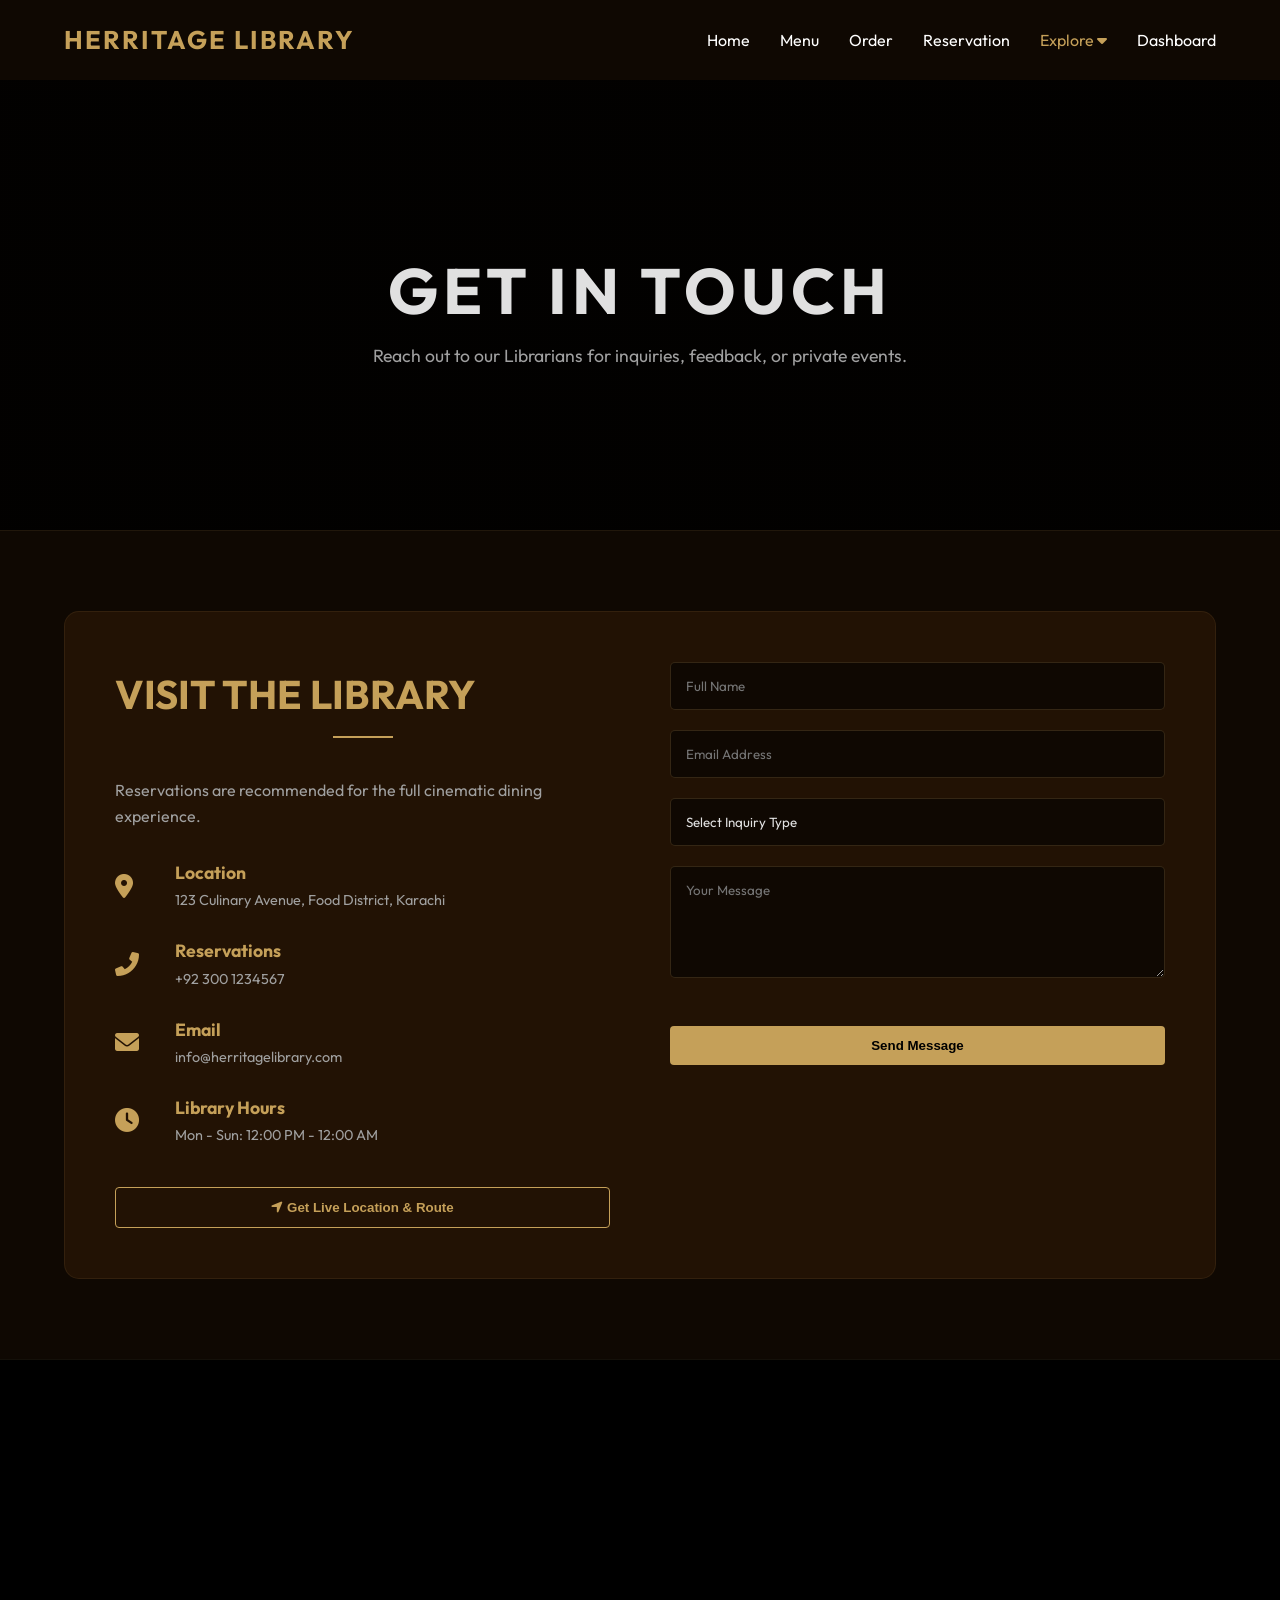
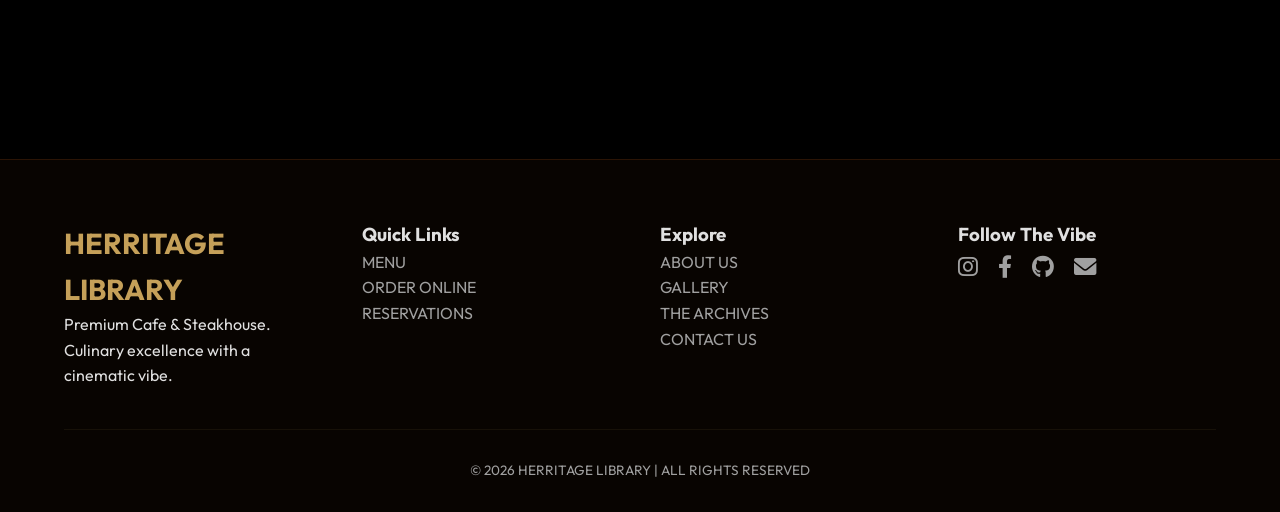
==== contact.html @ 9e013ff1 "heritage website" ====
<!DOCTYPE html>
<html lang="en">
<head>
    <meta charset="UTF-8">
    <meta name="viewport" content="width=device-width, initial-scale=1.0">
    <title>Contact Us | Herritage Library</title>
    <link rel="stylesheet" href="https://cdnjs.cloudflare.com/ajax/libs/font-awesome/6.0.0/css/all.min.css">
    <link rel="stylesheet" href="style.css">
    <link rel="stylesheet" href="contact.css">
</head>
<body>

<nav class="navbar">
    <a href="index.html" class="logo">HERRITAGE LIBRARY</a>
    <div class="nav-links" id="navLinks">
        <ul>
            <li><a href="index.html">Home</a></li>
            <li><a href="menu.html">Menu</a></li>
            <li><a href="order.html">Order</a></li>
            <li><a href="reservation.html">Reservation</a></li>
            <li class="dropdown">
                <a href="javascript:void(0)" class="dropbtn" style="color: #C5A059;">Explore <i class="fas fa-caret-down"></i></a>
                <div class="dropdown-content">
                    <a href="about.html">About Us</a>
                    <a href="gallery.html">Gallery</a>
                    <a href="blog.html">Blog</a>
                    <a href="contact.html" style="color: #C5A059 !important;">Contact</a>
                </div>
            </li>
            <li><a href="signin.html">Dashboard</a></li>
        </ul>
    </div>
    <img src="images/btn.png" alt="menu" class="menu-hamburger" onclick="toggleMenu()">
</nav>

<header class="animate-on-scroll" style="height: 50vh; background: linear-gradient(rgba(0,0,0,0.85), rgba(0,0,0,0.85)), url('images/coffee.jpg'); background-size: cover; background-position: center; display: flex; justify-content: center; align-items: center; text-align: center; margin-top: 80px;">
  <div class="hero-content">
    <h1 style="letter-spacing: 5px; text-transform: uppercase;">Get In Touch</h1>
    <p style="font-size: 1.1rem; color: var(--text-muted);">Reach out to our Librarians for inquiries, feedback, or private events.</p>
  </div>
</header>

<section class="contact-section animate-on-scroll delay-100">
    <div class="contact-wrapper">
        
        <div class="contact-info">
            <h2 class="section-title" style="text-align: left;">Visit The Library</h2>
            <p style="color: var(--text-muted); margin-bottom: 30px;">Reservations are recommended for the full cinematic dining experience.</p>
            
            <div class="info-item">
                <i class="fas fa-map-marker-alt"></i>
                <div>
                    <h4>Location</h4>
                    <p>123 Culinary Avenue, Food District, Karachi</p>
                </div>
            </div>

            <div class="info-item">
                <i class="fas fa-phone-alt"></i>
                <div>
                    <h4>Reservations</h4>
                    <p>+92 300 1234567</p>
                </div>
            </div>

            <div class="info-item">
                <i class="fas fa-envelope"></i>
                <div>
                    <h4>Email</h4>
                    <p>info@herritagelibrary.com</p>
                </div>
            </div>

            <div class="info-item">
                <i class="fas fa-clock"></i>
                <div>
                    <h4>Library Hours</h4>
                    <p>Mon - Sun: 12:00 PM - 12:00 AM</p>
                </div>
            </div>
            <button id="locationBtn" class="btn" style="width: 100%; margin-top: 15px; border: 1px solid var(--accent-gold); background: transparent; color: var(--accent-gold);" onclick="getLiveLocation()"><i class="fas fa-location-arrow"></i> Get Live Location & Route</button>
        </div>

        <div class="contact-form-container">
            <form action="#" class="styled-form" onsubmit="handleContact(event)">
                <div class="input-group">
                    <input type="text" placeholder="Full Name" required>
                </div>
                <div class="input-group">
                    <input type="email" placeholder="Email Address" required>
                </div>
                <div class="input-group">
                    <select required>
                        <option value="" disabled selected>Select Inquiry Type</option>
                        <option value="reservation">Table Reservation</option>
                        <option value="event">Private Event</option>
                        <option value="feedback">Feedback</option>
                    </select>
                </div>
                <div class="input-group">
                    <textarea rows="5" placeholder="Your Message" required></textarea>
                </div>
                <button type="submit" class="btn" style="width: 100%; cursor: pointer; border: none;">Send Message</button>
            </form>
        </div>

    </div>
</section>

<section class="map-section" style="padding: 0; height: 400px; background: #000;">
    <iframe id="mapIframe" src="https://www.google.com/maps/embed?pb=!1m18!1m12!1m3!1d115814.47514162092!2d67.00993815!3d24.89120235!2m3!1f0!2f0!3f0!3m2!1i1024!2i768!4f13.1!3m3!1m2!1s0x3eb33e0660293eb7%3A0xad63ca553f19e4!2sKarachi%2C%20Pakistan!5e0!3m2!1sen!2s!4v1714200000000!5m2!1sen!2s" 
    width="100%" height="100%" style="border:0; filter: grayscale(1) invert(1) contrast(1.2);" allowfullscreen="" loading="lazy"></iframe>
</section>

<footer class="main-footer animate-on-scroll">
    <div class="footer-container">
      <div class="footer-content">
        <div class="footer-section">
          <h2 class="footer-logo">HERRITAGE LIBRARY</h2>
          <p>Premium Cafe & Steakhouse. Culinary excellence with a cinematic vibe.</p>
        </div>
        <div class="footer-section footer-links">
          <h3>Quick Links</h3>
          <ul>
            <li><a href="menu.html">MENU</a></li>
            <li><a href="order.html">ORDER ONLINE</a></li>
            <li><a href="reservation.html">RESERVATIONS</a></li>
          </ul>
        </div>
        <div class="footer-section footer-links">
          <h3>Explore</h3>
          <ul>
            <li><a href="about.html">ABOUT US</a></li>
            <li><a href="gallery.html">GALLERY</a></li>
            <li><a href="blog.html">THE ARCHIVES</a></li>
            <li><a href="contact.html">CONTACT US</a></li>
          </ul>
        </div>
        <div class="footer-section footer-socials">
          <h3>Follow The Vibe</h3>
          <div class="social-icon-box">
            <a href="#" class="social-icon"><i class="fab fa-instagram"></i></a>
            <a href="#" class="social-icon"><i class="fab fa-facebook-f"></i></a>
            <a href="#" class="social-icon github"><i class="fab fa-github"></i></a>
            <a href="#" class="social-icon"><i class="fas fa-envelope"></i></a>
          </div>
        </div>
      </div>
      <div class="footer-bottom">
        <p>&copy; 2026 HERRITAGE LIBRARY | ALL RIGHTS RESERVED</p>
      </div>
    </div>
</footer>

<button id="scrollToTop" onclick="window.scrollTo({top:0,behavior:'smooth'})" title="Back to top"><i class="fas fa-chevron-up"></i></button>

<script src="animations.js"></script>
<script src="common.js"></script>
<script src="contact-app.js"></script>
</body>
</html>
---- style.css ----
@import url('https://fonts.googleapis.com/css2?family=Outfit:wght@300;400;600;700&display=swap');

:root {
  --bg-dark: #0f0802;
  --bg-section: #1a0d02;
  --bg-section-alt: #221204;
  --bg-section-soft: #140a02;
  --accent-gold: #C5A059;
  --text-light: #e0e0e0;
  --text-muted: #a0a0a0;
}

* {
  margin: 0;
  padding: 0;
  box-sizing: border-box;
  text-decoration: none;
  list-style: none;
  -webkit-tap-highlight-color: transparent; /* Removes blue tap on mobile */
}

*:focus {
  outline: none; /* Removes blue border on click */
}

body {
  font-family: 'Outfit', 'Segoe UI', serif;
  background-color: var(--bg-dark);
  color: var(--text-light);
  overflow-x: hidden;
  line-height: 1.6;
  scroll-behavior: smooth;
}


.navbar {
  position: fixed;
  top: 0;
  width: 100%;
  padding: 20px 5%;
  display: flex;
  justify-content: space-between;
  align-items: center;
  z-index: 1000;
  transition: background 0.4s ease, padding 0.4s ease;
  background: transparent;
}

.navbar.scrolled {
  background: rgba(15, 8, 2, 0.97) !important;
  padding: 15px 5%;
  box-shadow: 0 2px 20px rgba(0,0,0,0.5);
}



.navbar .logo {
  font-size: 1.6rem;
  font-weight: bold;
  color: var(--accent-gold);
  letter-spacing: 2px;
}

.nav-links ul {
  display: flex;
}

.nav-links ul li {
  margin-left: 30px;
}

.nav-links ul li a {
  color: #fff;
  transition: 0.3s;
}

.nav-links ul li a:hover {
  color: var(--accent-gold);
}

.menu-hamburger {
  width: 35px;
  display: none;
  cursor: pointer;
  /* Image ko gold karne ke liye filter */
  filter: invert(72%) sepia(16%) saturate(1005%) hue-rotate(352deg) brightness(89%) contrast(83%);
}

.close-menu {
    display: none; /* Only shows on mobile */
    position: absolute;
    top: 30px;
    right: 30px;
    font-size: 2rem;
    color: var(--accent-gold);
    cursor: pointer;
}

@media (max-width: 700px) {
    .close-menu {
        display: block;
    }
}


header {
  height: 100vh;
  background: linear-gradient(rgba(0,0,0,0.7), rgba(0,0,0,0.7)), url('images/steakhouse.png');
  background-size: cover;
  background-position: center;
  display: flex;
  justify-content: center;
  align-items: center;
  text-align: center;
}

.hero-content h1 {
  font-size: clamp(2.5rem, 5vw, 4rem);
  text-transform: uppercase;
}

.btn {
  padding: 12px 35px;
  background: var(--accent-gold);
  color: #000;
  font-weight: bold;
  border-radius: 4px;
  transition: 0.3s;
  display: inline-block;
  margin-top: 20px;
}

.btn:hover {
  background: #d4b475;
  transform: translateY(-3px);
}


section {
  padding: 80px 5%;
  border-top: 1px solid rgba(197, 160, 89, 0.1);
}


.about {
  background: var(--bg-section);
}

.chapters {
  background: linear-gradient(to bottom, #221204, #140a02);
}

.gallery {
  background: var(--bg-section);
}


.section-title {
  font-size: 2.5rem;
  color: var(--accent-gold);
  text-align: center;
  text-transform: uppercase;
  margin-bottom: 40px;
  position: relative;
}

.section-title::after {
  content: "";
  width: 60px;
  height: 2px;
  background: var(--accent-gold);
  display: block;
  margin: 10px auto 0;
}

.section-subtitle {
  text-align: center;
  margin-top: -30px;
  margin-bottom: 50px;
  color: var(--text-muted);
  font-style: italic;
}


.about-container {
  display: flex;
  gap: 40px;
  align-items: center;
  background: rgba(255,255,255,0.02);
  padding: 30px;
  border-radius: 10px;
}

.about-text {
  flex: 1;
}

.about-img {
  flex: 1;
}

.about-img img {
  width: 100%;
  border-radius: 10px;
}


.chapter-container {
  display: grid;
  grid-template-columns: repeat(4, 1fr);
  gap: 20px;
}

.chapter {
  background: var(--bg-section-soft);
  padding: 20px;
  border: 1px solid rgba(197, 160, 89, 0.1);
  transition: 0.4s ease;
  display: flex;
  flex-direction: column;
  cursor: pointer;
}

.chapter:hover {
  border-color: var(--accent-gold);
  transform: translateY(-10px);
  background: #1a0d02;
}

.chapter-img {
  width: 100%;
  height: 160px;
  overflow: hidden;
  margin-bottom: 15px;
  border: 1px solid rgba(197, 160, 89, 0.2);
}

.chapter-img img {
  width: 100%;
  height: 100%;
  object-fit: cover;
  filter: sepia(40%);
  transition: 0.6s;
}

.chapter:hover .chapter-img img {
  filter: sepia(0%);
  transform: scale(1.1);
}

.chapter-badge {
  color: var(--accent-gold);
  font-size: 0.7rem;
  font-weight: bold;
  border-bottom: 1px solid var(--accent-gold);
  margin-bottom: 10px;
  align-self: flex-start;
}

.chapter h4 {
  font-size: 1.3rem;
  color: var(--accent-gold);
  margin-bottom: 10px;
  font-family: 'Georgia', serif;
}

.history-text {
  color: var(--text-muted);
  font-size: 0.85rem;
  line-height: 1.6;
  border-left: 2px solid var(--accent-gold);
  padding-left: 10px;
}


.gallery-box {
  display: grid;
  grid-template-columns: repeat(4, 1fr);
  gap: 10px;
}

.gallery-box img {
  width: 100%;
  height: 200px;
  object-fit: cover;
  filter: brightness(0.7);
  transition: 0.4s;
}

.gallery-box img:hover {
  filter: brightness(1);
  transform: scale(1.05);
}


.main-footer {
  background: #080401;
  padding: 60px 5% 30px;
  border-top: 1px solid #2b1405;
}

.footer-links ul li a {
  color: var(--text-muted) !important;
  transition: color 0.3s;
}

.footer-links ul li a:hover {
  color: var(--accent-gold) !important;
}

.footer-bottom p {
  color: var(--text-muted);
  font-size: 0.85rem;
  text-align: center;
  padding-top: 30px;
  border-top: 1px solid rgba(197, 160, 89, 0.08);
  margin-top: 40px;
}

/* Scroll to Top Button */
#scrollToTop {
  position: fixed;
  bottom: 35px;
  right: 35px;
  width: 48px;
  height: 48px;
  background: var(--accent-gold);
  color: #000;
  border: none;
  border-radius: 50%;
  font-size: 1.1rem;
  cursor: pointer;
  display: none;
  align-items: center;
  justify-content: center;
  z-index: 999;
  box-shadow: 0 4px 15px rgba(197, 160, 89, 0.4);
  transition: transform 0.3s, opacity 0.3s;
}

#scrollToTop:hover {
  transform: translateY(-4px);
  background: #d4b475;
}

.footer-content {
  display: grid;
  grid-template-columns: repeat(auto-fit, minmax(200px, 1fr));
  gap: 40px;
}

.footer-logo {
  color: var(--accent-gold);
  font-size: 1.8rem;
}

.social-icon-box {
  display: flex;
  gap: 20px;
}

.social-icon {
  color: var(--text-muted);
  font-size: 1.4rem;
  transition: 0.3s;
}

.social-icon:hover {
  color: #fff;
}


@media (max-width: 1100px) {
  .chapter-container {
    grid-template-columns: repeat(2, 1fr);
  }

  .gallery-box {
    grid-template-columns: repeat(2, 1fr);
  }

  .about-container {
    flex-direction: column;
  }
}

@media (max-width: 700px) {
  .chapter-container {
    grid-template-columns: 1fr;
  }

  .gallery-box {
    grid-template-columns: 1fr;
  }

  .menu-hamburger {
    display: block;
  }

  .nav-links {
    position: fixed;
    top: 0;
    right: -100%;
    width: 80%;
    height: 100vh;
    background: var(--bg-dark);
    display: flex;
    justify-content: center;
    align-items: center;
    transition: 0.5s;
  }

  .nav-links.mobile-menu {
    right: 0;
  }

  .nav-links ul {
    flex-direction: column;
    text-align: center;
  }

  .nav-links ul li {
    margin: 20px 0;
  }
}

@media (max-width: 400px) {
    .navbar .logo {
        font-size: 1.1rem; 
    }
    .menu-hamburger {
        width: 40px; 
    }
}

/* Dropdown Styles */
.dropdown {
    position: relative;
    display: inline-block;
}

.dropdown-content {
    display: none;
    position: absolute;
    background-color: var(--bg-section);
    min-width: 160px;
    box-shadow: 0px 8px 16px 0px rgba(0,0,0,0.5);
    z-index: 1000;
    border: 1px solid rgba(197, 160, 89, 0.2);
    border-radius: 4px;
    top: 100%;
    left: 0;
}

.dropdown-content a {
    color: var(--text-light) !important;
    padding: 12px 16px;
    text-decoration: none;
    display: block;
    border-bottom: 1px solid rgba(197, 160, 89, 0.1);
}

.dropdown-content a:last-child {
    border-bottom: none;
}

.dropdown-content a:hover {
    background-color: var(--bg-section-alt);
    color: var(--accent-gold) !important;
}

.dropdown:hover .dropdown-content {
    display: block;
}

/* Global Animations */
.animate-on-scroll {
    opacity: 0;
    transform: translateY(30px);
    transition: opacity 0.8s ease-out, transform 0.8s ease-out;
}

.animate-on-scroll.is-visible {
    opacity: 1;
    transform: translateY(0);
}

.delay-100 { transition-delay: 0.1s; }
.delay-200 { transition-delay: 0.2s; }
.delay-300 { transition-delay: 0.3s; }

/* Testimonial Section */
.testimonials {
    background: linear-gradient(rgba(0,0,0,0.8), rgba(0,0,0,0.8)), url('images/steakhouse.png');
    background-size: cover;
    background-position: center;
    background-attachment: fixed;
    text-align: center;
}

.testimonial-container {
    max-width: 800px;
    margin: 0 auto;
    position: relative;
}

.testimonial-slide {
    display: none;
    padding: 40px;
    background: rgba(26, 13, 2, 0.8);
    border: 1px solid var(--accent-gold);
    border-radius: 8px;
    animation: fadeInTestimonial 0.5s ease-in-out;
}

.testimonial-slide.active {
    display: block;
}

@keyframes fadeInTestimonial {
    from { opacity: 0; transform: scale(0.95); }
    to { opacity: 1; transform: scale(1); }
}

.testimonial-text {
    font-size: 1.2rem;
    font-style: italic;
    color: #e0e0e0;
    margin-bottom: 20px;
}

.testimonial-author {
    color: var(--accent-gold);
    font-weight: bold;
    text-transform: uppercase;
    letter-spacing: 1px;
}

.testimonial-controls {
    margin-top: 20px;
    display: flex;
    justify-content: center;
    gap: 15px;
}

.testimonial-btn {
    background: transparent;
    border: 1px solid var(--accent-gold);
    color: var(--accent-gold);
    width: 40px;
    height: 40px;
    border-radius: 50%;
    cursor: pointer;
    transition: 0.3s;
}

.testimonial-btn:hover {
    background: var(--accent-gold);
    color: #000;
}
---- contact.css ----
/* Contact Page Specific */
.contact-wrapper {
    display: grid;
    grid-template-columns: 1fr 1fr;
    gap: 60px;
    background: var(--bg-section-alt);
    padding: 50px;
    border-radius: 15px;
    border: 1px solid rgba(197, 160, 89, 0.1);
}

.info-item {
    display: flex;
    align-items: center;
    gap: 20px;
    margin-bottom: 25px;
}

.info-item i {
    font-size: 1.5rem;
    color: var(--accent-gold);
    width: 40px;
}

.info-item h4 {
    color: var(--accent-gold);
    font-size: 1.1rem;
    margin-bottom: 2px;
}

.info-item p {
    color: var(--text-muted);
    font-size: 0.9rem;
}

/* Form Styling */
.styled-form .input-group {
    margin-bottom: 20px;
}

.styled-form input, 
.styled-form textarea, 
.styled-form select {
    width: 100%;
    padding: 15px;
    background: #0f0802;
    border: 1px solid rgba(197, 160, 89, 0.2);
    color: var(--text-light);
    border-radius: 5px;
    font-family: inherit;
    outline: none;
    transition: 0.3s;
}

.styled-form input:focus, 
.styled-form textarea:focus, 
.styled-form select:focus {
    border-color: var(--accent-gold);
}

/* For Select dropdown arrow color in dark mode */
.styled-form select {
    appearance: none;
    background-image: url("images/steakhouse.png");
    background-repeat: no-repeat;
    background-position: right 15px center;
    background-size: 15px;
}

@media (max-width: 900px) {
    .contact-wrapper {
        grid-template-columns: 1fr;
        padding: 30px;
    }
}
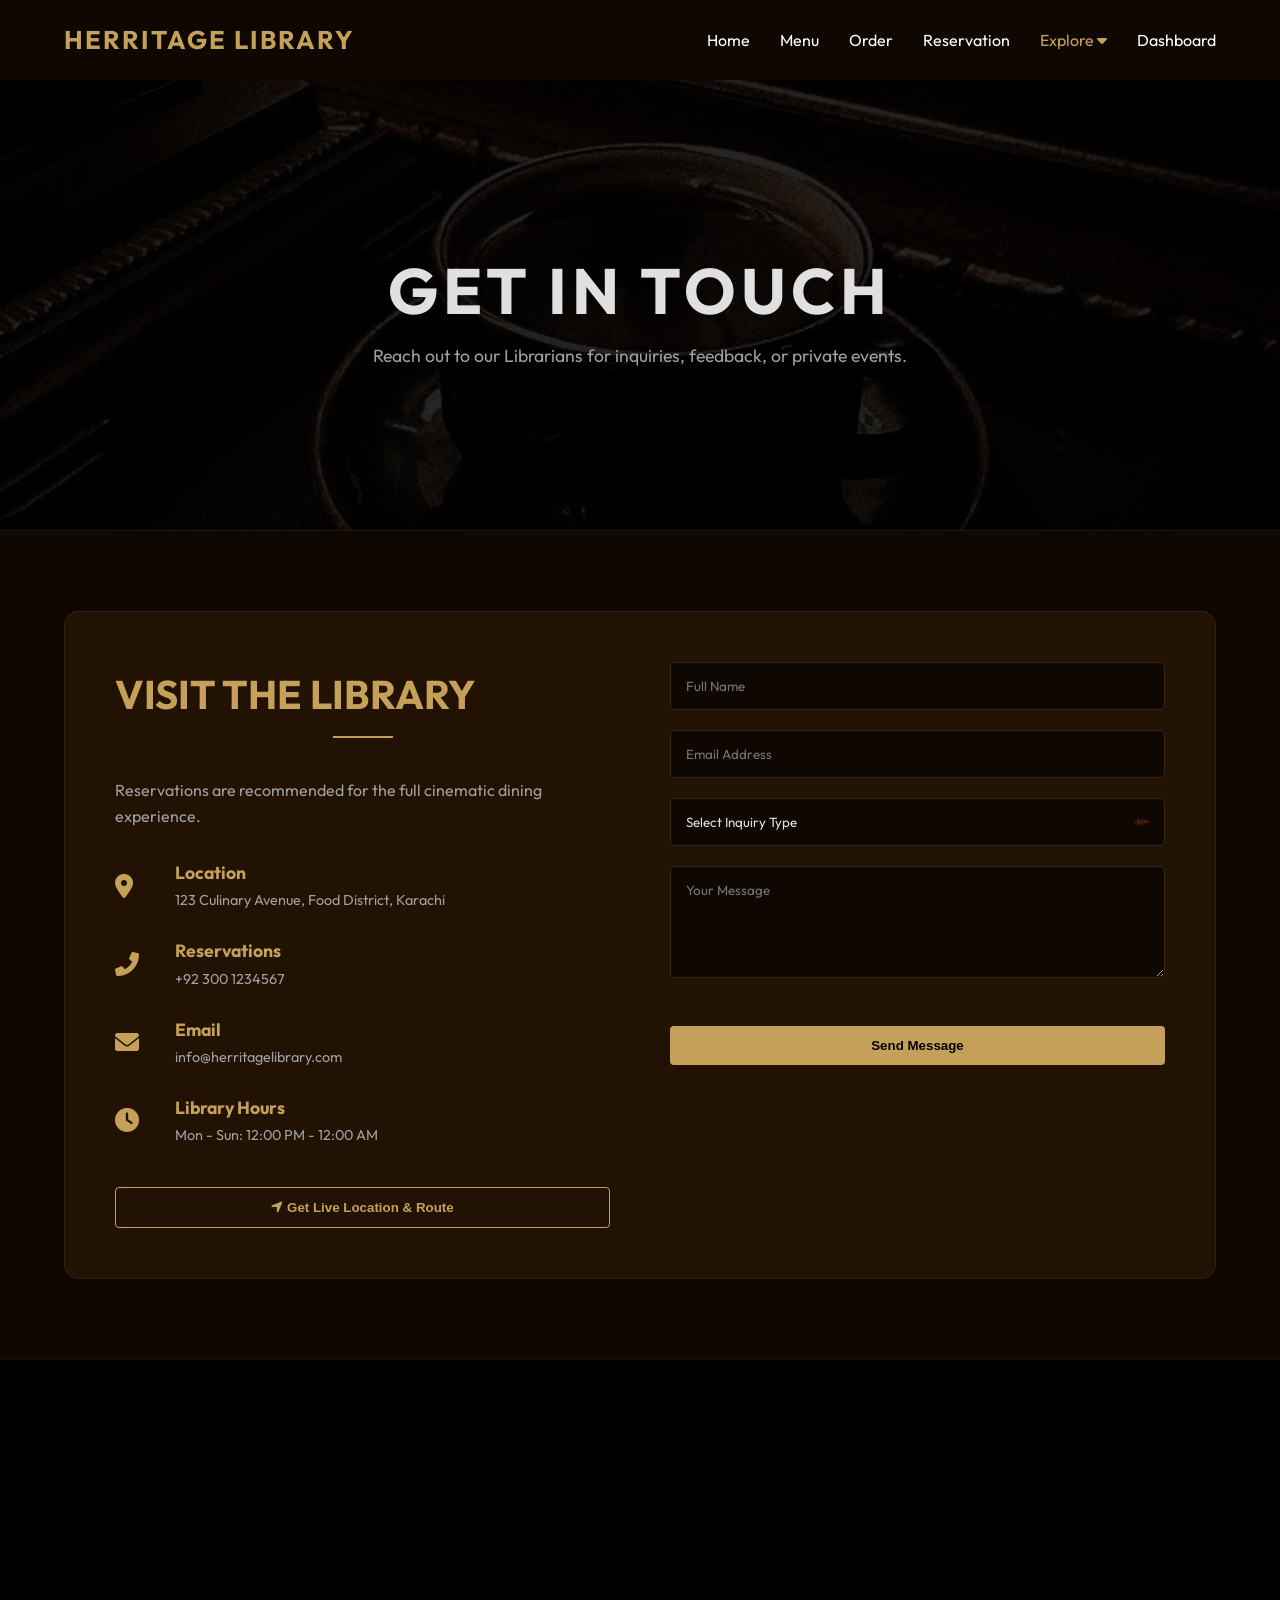
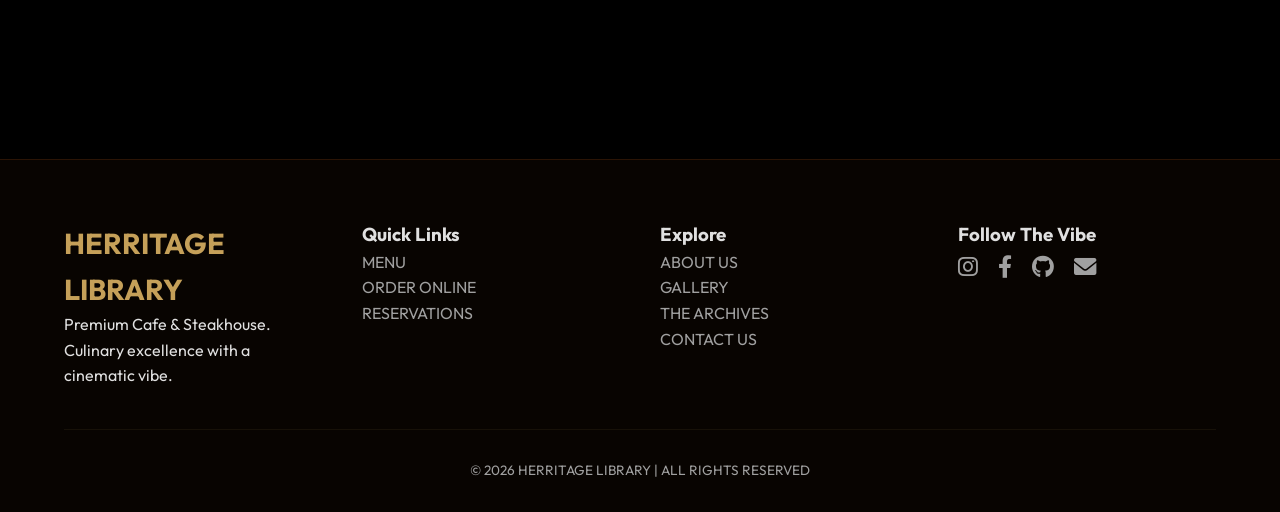
==== commit 87b9a464: "updated file" ====
--- a/contact.html
+++ b/contact.html
@@ -139,7 +139,7 @@
         <div class="footer-section footer-socials">
           <h3>Follow The Vibe</h3>
           <div class="social-icon-box">
-            <a href="#" class="social-icon"><i class="fab fa-instagram"></i></a>
+            <a href="https://www.instagram.com/alw4ys.abdullaeh?igsh=eXpmMTRhaG44dWp1" class="social-icon"><i class="fab fa-instagram"></i></a>
             <a href="#" class="social-icon"><i class="fab fa-facebook-f"></i></a>
             <a href="#" class="social-icon github"><i class="fab fa-github"></i></a>
             <a href="#" class="social-icon"><i class="fas fa-envelope"></i></a>
